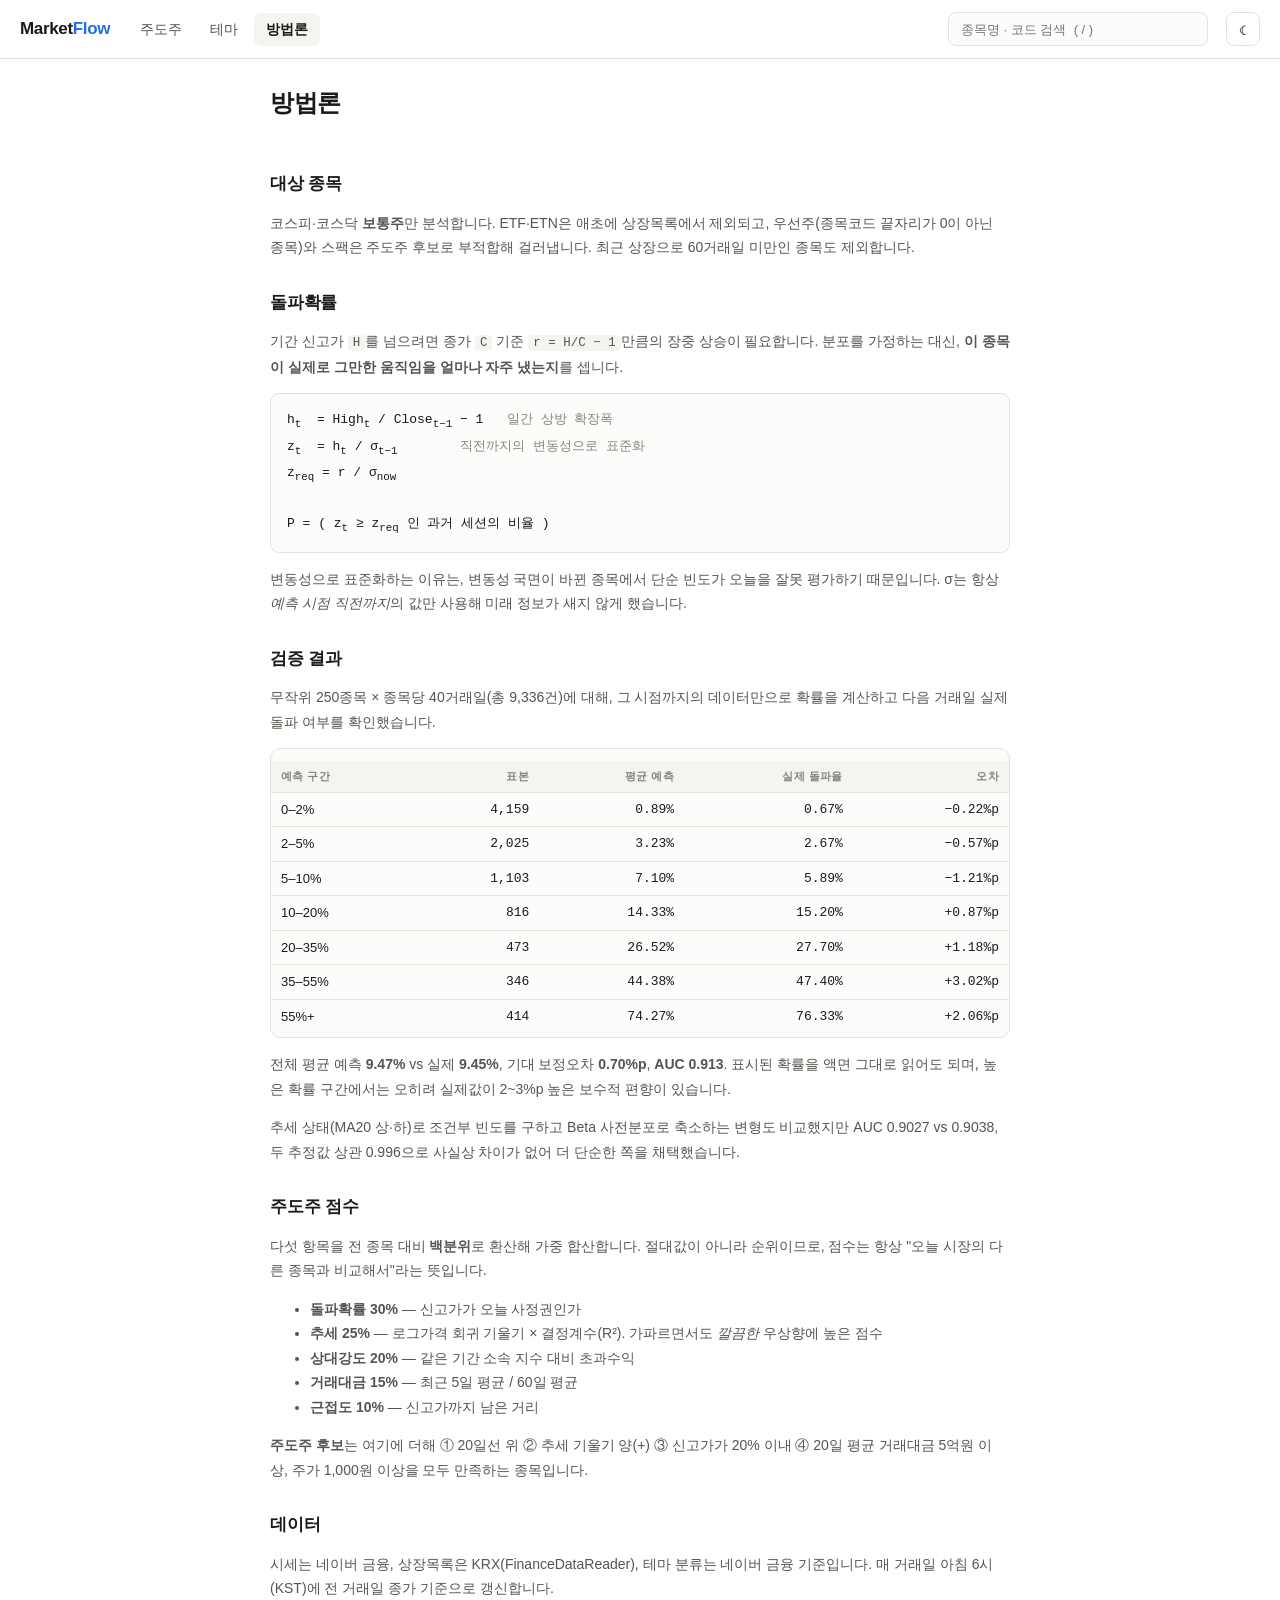
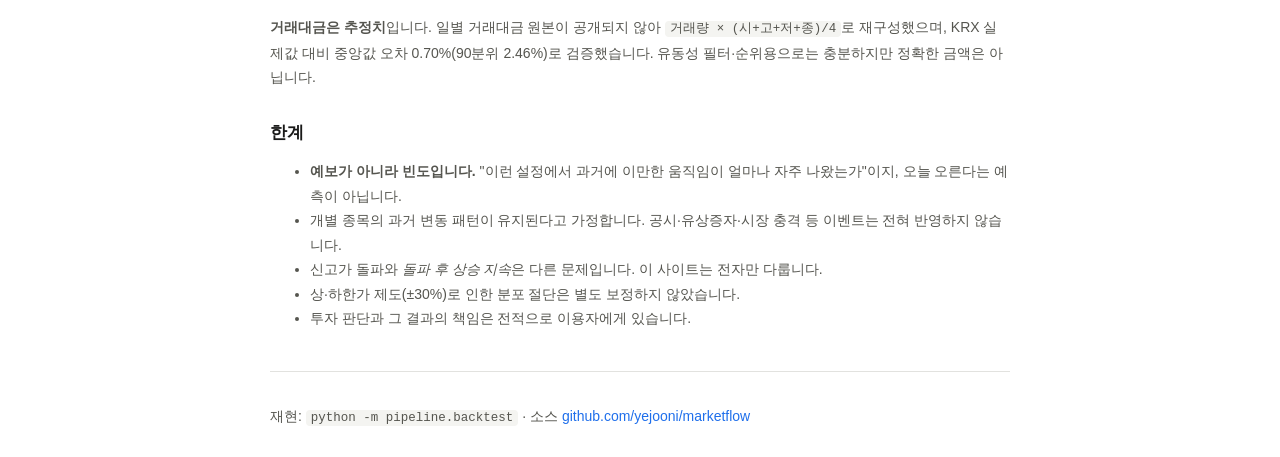
==== web/about.html @ 2b849b42 "Add MarketFlow: Korean market breakout-leader screener Collects ~2,530 KOSPI/KOSDAQ common shares da" ====
<!doctype html>
<html lang="ko">
<head>
<meta charset="utf-8">
<meta name="viewport" content="width=device-width, initial-scale=1">
<title>방법론 — MarketFlow</title>
<link rel="stylesheet" href="css/app.css">
<link rel="icon" href="data:image/svg+xml,<svg xmlns='http://www.w3.org/2000/svg' viewBox='0 0 100 100'><text y='.9em' font-size='90'>📈</text></svg>">
<style>
  .prose { max-width: 780px; }
  .prose h2 { font-size: 17px; margin: 30px 0 10px; letter-spacing: -0.01em; }
  .prose p, .prose li { color: var(--ink-2); line-height: 1.75; font-size: 14px; }
  .prose code { font-family: var(--mono); background: var(--surface-2); padding: 1px 5px;
                border-radius: 4px; font-size: 12.5px; }
  .prose table { margin: 12px 0 4px; font-size: 13px; }
  .prose td, .prose th { padding: 7px 10px; }
  .prose .card { padding: 0; margin: 14px 0; }
  .formula { background: var(--surface); border: 1px solid var(--border); border-radius: 9px;
             padding: 14px 16px; font-family: var(--mono); font-size: 13px; line-height: 1.9;
             overflow-x: auto; }
</style>
</head>
<body>
<header class="top">
  <div class="wrap">
    <a class="brand" href="index.html">Market<span>Flow</span></a>
    <nav class="links">
      <a href="index.html" data-page="home">주도주</a>
      <a href="theme.html" data-page="theme">테마</a>
      <a href="about.html" data-page="about">방법론</a>
    </nav>
    <div class="spacer"></div>
    <div class="search">
      <input id="q" type="text" placeholder="종목명 · 코드 검색  ( / )" autocomplete="off" spellcheck="false">
      <div class="results" id="qres"></div>
    </div>
    <button class="icon-btn" id="theme-btn" title="테마 전환">☾</button>
  </div>
</header>

<main class="wrap prose">
  <div class="page-head">
    <h1>방법론</h1>
    <p id="sub"></p>
  </div>

  <h2>대상 종목</h2>
  <p>코스피·코스닥 <strong>보통주</strong>만 분석합니다. ETF·ETN은 애초에 상장목록에서 제외되고,
  우선주(종목코드 끝자리가 0이 아닌 종목)와 스팩은 주도주 후보로 부적합해 걸러냅니다.
  최근 상장으로 60거래일 미만인 종목도 제외합니다.</p>

  <h2>돌파확률</h2>
  <p>기간 신고가 <code>H</code>를 넘으려면 종가 <code>C</code> 기준
  <code>r = H/C − 1</code>만큼의 장중 상승이 필요합니다. 분포를 가정하는 대신,
  <strong>이 종목이 실제로 그만한 움직임을 얼마나 자주 냈는지</strong>를 셉니다.</p>

  <div class="formula">
    h<sub>t</sub> &nbsp;= High<sub>t</sub> / Close<sub>t−1</sub> − 1 &nbsp;&nbsp;<span style="color:var(--muted)">일간 상방 확장폭</span><br>
    z<sub>t</sub> &nbsp;= h<sub>t</sub> / σ<sub>t−1</sub> &nbsp;&nbsp;&nbsp;&nbsp;&nbsp;&nbsp;&nbsp;<span style="color:var(--muted)">직전까지의 변동성으로 표준화</span><br>
    z<sub>req</sub> = r / σ<sub>now</sub><br><br>
    P = ( z<sub>t</sub> ≥ z<sub>req</sub> 인 과거 세션의 비율 )
  </div>

  <p>변동성으로 표준화하는 이유는, 변동성 국면이 바뀐 종목에서 단순 빈도가 오늘을
  잘못 평가하기 때문입니다. σ는 항상 <em>예측 시점 직전까지</em>의 값만 사용해
  미래 정보가 새지 않게 했습니다.</p>

  <h2>검증 결과</h2>
  <p>무작위 250종목 × 종목당 40거래일(총 9,336건)에 대해, 그 시점까지의 데이터만으로
  확률을 계산하고 다음 거래일 실제 돌파 여부를 확인했습니다.</p>

  <div class="card"><div class="tscroll"><table>
    <thead><tr><th class="l">예측 구간</th><th>표본</th><th>평균 예측</th><th>실제 돌파율</th><th>오차</th></tr></thead>
    <tbody>
      <tr><td class="l">0–2%</td><td class="num">4,159</td><td class="num">0.89%</td><td class="num">0.67%</td><td class="num">−0.22%p</td></tr>
      <tr><td class="l">2–5%</td><td class="num">2,025</td><td class="num">3.23%</td><td class="num">2.67%</td><td class="num">−0.57%p</td></tr>
      <tr><td class="l">5–10%</td><td class="num">1,103</td><td class="num">7.10%</td><td class="num">5.89%</td><td class="num">−1.21%p</td></tr>
      <tr><td class="l">10–20%</td><td class="num">816</td><td class="num">14.33%</td><td class="num">15.20%</td><td class="num">+0.87%p</td></tr>
      <tr><td class="l">20–35%</td><td class="num">473</td><td class="num">26.52%</td><td class="num">27.70%</td><td class="num">+1.18%p</td></tr>
      <tr><td class="l">35–55%</td><td class="num">346</td><td class="num">44.38%</td><td class="num">47.40%</td><td class="num">+3.02%p</td></tr>
      <tr><td class="l">55%+</td><td class="num">414</td><td class="num">74.27%</td><td class="num">76.33%</td><td class="num">+2.06%p</td></tr>
    </tbody>
  </table></div></div>

  <p>전체 평균 예측 <strong>9.47%</strong> vs 실제 <strong>9.45%</strong>,
  기대 보정오차 <strong>0.70%p</strong>, <strong>AUC 0.913</strong>.
  표시된 확률을 액면 그대로 읽어도 되며, 높은 확률 구간에서는 오히려 실제값이
  2~3%p 높은 보수적 편향이 있습니다.</p>

  <p>추세 상태(MA20 상·하)로 조건부 빈도를 구하고 Beta 사전분포로 축소하는 변형도
  비교했지만 AUC 0.9027 vs 0.9038, 두 추정값 상관 0.996으로 사실상 차이가 없어
  더 단순한 쪽을 채택했습니다.</p>

  <h2>주도주 점수</h2>
  <p>다섯 항목을 전 종목 대비 <strong>백분위</strong>로 환산해 가중 합산합니다.
  절대값이 아니라 순위이므로, 점수는 항상 "오늘 시장의 다른 종목과 비교해서"라는 뜻입니다.</p>
  <ul>
    <li><strong>돌파확률 30%</strong> — 신고가가 오늘 사정권인가</li>
    <li><strong>추세 25%</strong> — 로그가격 회귀 기울기 × 결정계수(R²). 가파르면서도 <em>깔끔한</em> 우상향에 높은 점수</li>
    <li><strong>상대강도 20%</strong> — 같은 기간 소속 지수 대비 초과수익</li>
    <li><strong>거래대금 15%</strong> — 최근 5일 평균 / 60일 평균</li>
    <li><strong>근접도 10%</strong> — 신고가까지 남은 거리</li>
  </ul>
  <p><strong>주도주 후보</strong>는 여기에 더해 ① 20일선 위 ② 추세 기울기 양(+)
  ③ 신고가가 20% 이내 ④ 20일 평균 거래대금 5억원 이상, 주가 1,000원 이상을
  모두 만족하는 종목입니다.</p>

  <h2>데이터</h2>
  <p>시세는 네이버 금융, 상장목록은 KRX(FinanceDataReader), 테마 분류는 네이버 금융 기준입니다.
  매 거래일 아침 6시(KST)에 전 거래일 종가 기준으로 갱신합니다.</p>
  <p><strong>거래대금은 추정치</strong>입니다. 일별 거래대금 원본이 공개되지 않아
  <code>거래량 × (시+고+저+종)/4</code>로 재구성했으며, KRX 실제값 대비 중앙값 오차
  0.70%(90분위 2.46%)로 검증했습니다. 유동성 필터·순위용으로는 충분하지만
  정확한 금액은 아닙니다.</p>

  <h2>한계</h2>
  <ul>
    <li><strong>예보가 아니라 빈도입니다.</strong> "이런 설정에서 과거에 이만한 움직임이
    얼마나 자주 나왔는가"이지, 오늘 오른다는 예측이 아닙니다.</li>
    <li>개별 종목의 과거 변동 패턴이 유지된다고 가정합니다. 공시·유상증자·시장 충격 등
    이벤트는 전혀 반영하지 않습니다.</li>
    <li>신고가 돌파와 <em>돌파 후 상승 지속</em>은 다른 문제입니다. 이 사이트는 전자만 다룹니다.</li>
    <li>상·하한가 제도(±30%)로 인한 분포 절단은 별도 보정하지 않았습니다.</li>
    <li>투자 판단과 그 결과의 책임은 전적으로 이용자에게 있습니다.</li>
  </ul>

  <footer class="foot">
    <p>재현: <code>python -m pipeline.backtest</code> ·
    소스 <a href="https://github.com/yejooni/marketflow">github.com/yejooni/marketflow</a></p>
  </footer>
</main>

<script type="module">
  import { initTheme, initSearch, markNav, loadJSON } from './js/common.js';
  initTheme(); markNav('about'); initSearch();
  loadJSON('data/meta.json').then((m) => {
    document.getElementById('sub').textContent =
      `${m.trade_date} 기준 · 분석 종목 ${m.universe.toLocaleString('ko-KR')}개`;
  }).catch(() => {});
</script>
</body>
</html>
---- web/css/app.css ----
/* MarketFlow — Korean market convention throughout: 상승 = 적색, 하락 = 청색. */

:root {
  --bg: #ffffff;
  --surface: #fcfcfb;
  --surface-2: #f4f4f1;
  --border: #e2e2df;
  --border-strong: #cfcfc9;
  --ink: #1a1a19;
  --ink-2: #55554f;
  --muted: #85857c;
  --accent: #1f6feb;

  --up: #e5342a;      /* 상승 */
  --down: #1261c4;    /* 하락 */
  --flat: #85857c;
  --up-soft: #fdecea;
  --down-soft: #e8f0fb;

  /* MA colours — Kiwoom defaults; validated against the light surface */
  --ma5: #ff0000;
  --ma20: #cc00cc;
  --ma60: #009900;
  --ma120: #0000ff;

  --grid: #eeeeea;
  --crosshair: #7a7a72;
  --chart-bg: #ffffff;

  --radius: 10px;
  --mono: ui-monospace, "SFMono-Regular", "Menlo", "Consolas", monospace;
  --sans: -apple-system, BlinkMacSystemFont, "Segoe UI", "Apple SD Gothic Neo",
          "Malgun Gothic", "Noto Sans KR", sans-serif;
}

@media (prefers-color-scheme: dark) {
  :root {
    --bg: #141413;
    --surface: #1a1a19;
    --surface-2: #232321;
    --border: #2e2e2b;
    --border-strong: #3d3d39;
    --ink: #f0efea;
    --ink-2: #c6c5bd;
    --muted: #91918a;
    --accent: #6ea8fe;

    --up: #ff5a52;
    --down: #4a9eff;
    --up-soft: #3a1f1d;
    --down-soft: #16283f;

    /* Re-stepped for the dark surface, not flipped: all six checks pass. */
    --ma5: #f04a4a;
    --ma20: #d45bd4;
    --ma60: #2fa050;
    --ma120: #4a86e8;

    --grid: #262623;
    --crosshair: #8a8a82;
    --chart-bg: #171716;
  }
}

:root[data-theme="light"] {
  --bg: #ffffff; --surface: #fcfcfb; --surface-2: #f4f4f1;
  --border: #e2e2df; --border-strong: #cfcfc9;
  --ink: #1a1a19; --ink-2: #55554f; --muted: #85857c; --accent: #1f6feb;
  --up: #e5342a; --down: #1261c4; --up-soft: #fdecea; --down-soft: #e8f0fb;
  --ma5: #ff0000; --ma20: #cc00cc; --ma60: #009900; --ma120: #0000ff;
  --grid: #eeeeea; --crosshair: #7a7a72; --chart-bg: #ffffff;
}

:root[data-theme="dark"] {
  --bg: #141413; --surface: #1a1a19; --surface-2: #232321;
  --border: #2e2e2b; --border-strong: #3d3d39;
  --ink: #f0efea; --ink-2: #c6c5bd; --muted: #91918a; --accent: #6ea8fe;
  --up: #ff5a52; --down: #4a9eff; --up-soft: #3a1f1d; --down-soft: #16283f;
  --ma5: #f04a4a; --ma20: #d45bd4; --ma60: #2fa050; --ma120: #4a86e8;
  --grid: #262623; --crosshair: #8a8a82; --chart-bg: #171716;
}

* { box-sizing: border-box; }

body {
  margin: 0;
  background: var(--bg);
  color: var(--ink);
  font-family: var(--sans);
  font-size: 14px;
  line-height: 1.5;
  -webkit-font-smoothing: antialiased;
}

a { color: inherit; text-decoration: none; }

.num { font-family: var(--mono); font-variant-numeric: tabular-nums; }
.up { color: var(--up); }
.down { color: var(--down); }
.flat { color: var(--flat); }
.muted { color: var(--muted); }

/* ---------- layout ---------- */

.wrap { max-width: 1280px; margin: 0 auto; padding: 0 20px; }

header.top {
  position: sticky; top: 0; z-index: 50;
  background: color-mix(in srgb, var(--bg) 88%, transparent);
  backdrop-filter: blur(10px);
  border-bottom: 1px solid var(--border);
}
.top .wrap {
  display: flex; align-items: center; gap: 18px; height: 58px;
}
.brand { font-weight: 700; font-size: 17px; letter-spacing: -0.02em; white-space: nowrap; }
.brand span { color: var(--accent); }
nav.links { display: flex; gap: 4px; }
nav.links a {
  padding: 6px 12px; border-radius: 7px; color: var(--ink-2); font-weight: 500;
}
nav.links a:hover { background: var(--surface-2); color: var(--ink); }
nav.links a.active { background: var(--surface-2); color: var(--ink); font-weight: 600; }

.spacer { flex: 1; }

.icon-btn {
  background: none; border: 1px solid var(--border); color: var(--ink-2);
  width: 34px; height: 34px; border-radius: 8px; cursor: pointer; font-size: 15px;
  display: grid; place-items: center;
}
.icon-btn:hover { background: var(--surface-2); color: var(--ink); }

/* ---------- search ---------- */

.search { position: relative; width: 260px; }
.search input {
  width: 100%; height: 34px; padding: 0 12px;
  background: var(--surface); border: 1px solid var(--border);
  border-radius: 8px; color: var(--ink); font-size: 13px; font-family: var(--sans);
}
.search input:focus { outline: 2px solid color-mix(in srgb, var(--accent) 45%, transparent); border-color: var(--accent); }
.results {
  position: absolute; top: 40px; left: 0; right: 0; z-index: 60;
  background: var(--bg); border: 1px solid var(--border);
  border-radius: 10px; box-shadow: 0 12px 32px rgba(0,0,0,.16);
  max-height: 380px; overflow-y: auto; display: none;
}
.results.open { display: block; }
.results a {
  display: flex; align-items: baseline; gap: 8px;
  padding: 9px 12px; border-bottom: 1px solid var(--border);
}
.results a:last-child { border-bottom: 0; }
.results a:hover, .results a.sel { background: var(--surface-2); }
.results .rc { font-family: var(--mono); font-size: 11px; color: var(--muted); }
.results .rt { margin-left: auto; font-size: 11px; color: var(--muted);
               overflow: hidden; text-overflow: ellipsis; white-space: nowrap; max-width: 45%; }

/* ---------- page furniture ---------- */

.page-head { padding: 26px 0 14px; }
.page-head h1 { margin: 0 0 6px; font-size: 24px; letter-spacing: -0.02em; }
.page-head p { margin: 0; color: var(--muted); font-size: 13px; }

.statbar {
  display: grid; grid-template-columns: repeat(auto-fit, minmax(130px, 1fr));
  gap: 10px; margin: 4px 0 20px;
}
.stat {
  background: var(--surface); border: 1px solid var(--border);
  border-radius: var(--radius); padding: 12px 14px;
}
.stat .k { font-size: 11px; color: var(--muted); text-transform: uppercase; letter-spacing: .05em; }
.stat .v { font-size: 20px; font-weight: 650; font-family: var(--mono); margin-top: 3px; }

.tabs { display: flex; gap: 6px; flex-wrap: wrap; margin-bottom: 14px; }
.tab {
  padding: 7px 16px; border-radius: 8px; border: 1px solid var(--border);
  background: var(--surface); color: var(--ink-2); cursor: pointer;
  font-size: 13px; font-weight: 600; font-family: var(--sans);
}
.tab:hover { border-color: var(--border-strong); color: var(--ink); }
.tab.active { background: var(--ink); color: var(--bg); border-color: var(--ink); }

.toolbar { display: flex; align-items: center; gap: 10px; flex-wrap: wrap; margin-bottom: 12px; }
.toolbar label { font-size: 12px; color: var(--muted); display: flex; align-items: center; gap: 6px; }
.toolbar select, .toolbar input[type=text] {
  height: 30px; padding: 0 8px; background: var(--surface); color: var(--ink);
  border: 1px solid var(--border); border-radius: 7px; font-size: 12px; font-family: var(--sans);
}

/* ---------- tables ---------- */

.card {
  background: var(--surface); border: 1px solid var(--border);
  border-radius: var(--radius); overflow: hidden;
}
.tscroll { overflow-x: auto; }
table { width: 100%; border-collapse: collapse; font-size: 13px; }
thead th {
  position: sticky; top: 0; background: var(--surface-2);
  text-align: right; padding: 9px 12px; font-size: 11px; font-weight: 600;
  color: var(--muted); text-transform: uppercase; letter-spacing: .04em;
  border-bottom: 1px solid var(--border); white-space: nowrap; cursor: pointer;
  user-select: none;
}
thead th:first-child, thead th.l { text-align: left; }
thead th:hover { color: var(--ink); }
thead th .arrow { opacity: .45; font-size: 9px; margin-left: 2px; }
tbody td {
  padding: 9px 12px; text-align: right; border-bottom: 1px solid var(--border);
  white-space: nowrap;
}
tbody td.l { text-align: left; }
tbody tr:last-child td { border-bottom: 0; }
tbody tr { cursor: pointer; }
tbody tr:hover td { background: var(--surface-2); }

.rank { color: var(--muted); font-family: var(--mono); font-size: 12px; width: 34px; }
.nm { font-weight: 600; }
.cd { font-family: var(--mono); font-size: 11px; color: var(--muted); margin-left: 6px; }

.chip {
  display: inline-block; padding: 1px 7px; border-radius: 20px;
  background: var(--surface-2); border: 1px solid var(--border);
  font-size: 11px; color: var(--ink-2); margin-right: 4px; max-width: 150px;
  overflow: hidden; text-overflow: ellipsis; white-space: nowrap; vertical-align: bottom;
}
.chip:hover { border-color: var(--border-strong); }
.badge {
  display: inline-block; padding: 1px 6px; border-radius: 5px;
  font-size: 10px; font-weight: 700; letter-spacing: .02em;
}
.badge.hi { background: var(--up-soft); color: var(--up); }
.badge.al { background: var(--surface-2); color: var(--ink-2); border: 1px solid var(--border); }

/* probability meter — bar length is the encoding, text is the value */
.meter { display: flex; align-items: center; gap: 7px; justify-content: flex-end; }
.meter .track {
  width: 52px; height: 5px; border-radius: 3px; background: var(--surface-2);
  overflow: hidden; border: 1px solid var(--border);
}
.meter .fill { height: 100%; background: var(--up); border-radius: 3px; }
.meter .val { font-family: var(--mono); font-size: 12px; min-width: 42px; text-align: right; }

.scorecell { display: flex; align-items: center; gap: 7px; justify-content: flex-end; }
.scorecell .track { width: 46px; height: 5px; border-radius: 3px; background: var(--surface-2); border: 1px solid var(--border); overflow: hidden; }
.scorecell .fill { height: 100%; background: var(--accent); }

.empty { padding: 44px 20px; text-align: center; color: var(--muted); }
.empty strong { display: block; color: var(--ink); font-size: 15px; margin-bottom: 6px; }

footer.foot {
  margin: 40px 0 28px; padding-top: 18px; border-top: 1px solid var(--border);
  color: var(--muted); font-size: 12px; line-height: 1.7;
}
footer.foot a { color: var(--accent); }

/* ---------- stock detail ---------- */

.detail-head {
  display: flex; align-items: flex-end; gap: 16px; flex-wrap: wrap;
  padding: 22px 0 16px;
}
.detail-head h1 { margin: 0; font-size: 26px; letter-spacing: -0.02em; }
.detail-head .code { font-family: var(--mono); color: var(--muted); font-size: 13px; }
.px { display: flex; align-items: baseline; gap: 10px; }
.px .last { font-size: 30px; font-weight: 700; font-family: var(--mono); }
.px .chg { font-size: 15px; font-weight: 600; font-family: var(--mono); }

.chart-card {
  background: var(--chart-bg); border: 1px solid var(--border);
  border-radius: var(--radius); overflow: hidden; margin-bottom: 16px;
}
.chart-bar {
  display: flex; align-items: center; gap: 8px; flex-wrap: wrap;
  padding: 8px 12px; border-bottom: 1px solid var(--border); background: var(--surface);
}
.chart-bar .grp { display: flex; gap: 3px; }
.chart-bar button {
  padding: 4px 10px; font-size: 12px; border-radius: 6px; cursor: pointer;
  background: var(--bg); border: 1px solid var(--border); color: var(--ink-2);
  font-family: var(--sans);
}
.chart-bar button:hover { color: var(--ink); border-color: var(--border-strong); }
.chart-bar button.on { background: var(--ink); color: var(--bg); border-color: var(--ink); }
.chart-host { position: relative; width: 100%; }
.chart-host canvas { display: block; width: 100%; touch-action: none; }

.grid2 { display: grid; grid-template-columns: repeat(auto-fit, minmax(300px, 1fr)); gap: 16px; }

.panel { background: var(--surface); border: 1px solid var(--border); border-radius: var(--radius); }
.panel h2 {
  margin: 0; padding: 12px 16px; font-size: 13px; font-weight: 650;
  border-bottom: 1px solid var(--border); letter-spacing: -0.01em;
}
.panel .body { padding: 14px 16px; }

.kv { display: grid; grid-template-columns: auto 1fr; gap: 7px 14px; font-size: 13px; }
.kv dt { color: var(--muted); }
.kv dd { margin: 0; text-align: right; font-family: var(--mono); }

.periodgrid { display: grid; grid-template-columns: repeat(auto-fit, minmax(230px, 1fr)); gap: 12px; }
.pcard { border: 1px solid var(--border); border-radius: 9px; padding: 13px 14px; background: var(--bg); }
.pcard.cand { border-color: var(--up); box-shadow: 0 0 0 1px var(--up) inset; }
.pcard h3 { margin: 0 0 9px; font-size: 13px; display: flex; align-items: center; gap: 7px; }
.pcard .big { font-size: 22px; font-weight: 700; font-family: var(--mono); }

.bars { display: grid; gap: 6px; margin-top: 4px; }
.bars .row { display: grid; grid-template-columns: 74px 1fr 40px; align-items: center; gap: 8px; font-size: 11px; }
.bars .track { height: 5px; background: var(--surface-2); border: 1px solid var(--border); border-radius: 3px; overflow: hidden; }
.bars .fill { height: 100%; background: var(--accent); }
.bars .n { font-family: var(--mono); text-align: right; color: var(--ink-2); }

.note { font-size: 12px; color: var(--muted); line-height: 1.65; }

@media (max-width: 760px) {
  .top .wrap { height: auto; padding-top: 10px; padding-bottom: 10px; flex-wrap: wrap; }
  .search { width: 100%; order: 5; }
  .detail-head h1 { font-size: 21px; }
  .px .last { font-size: 24px; }
  .wrap { padding: 0 14px; }
}
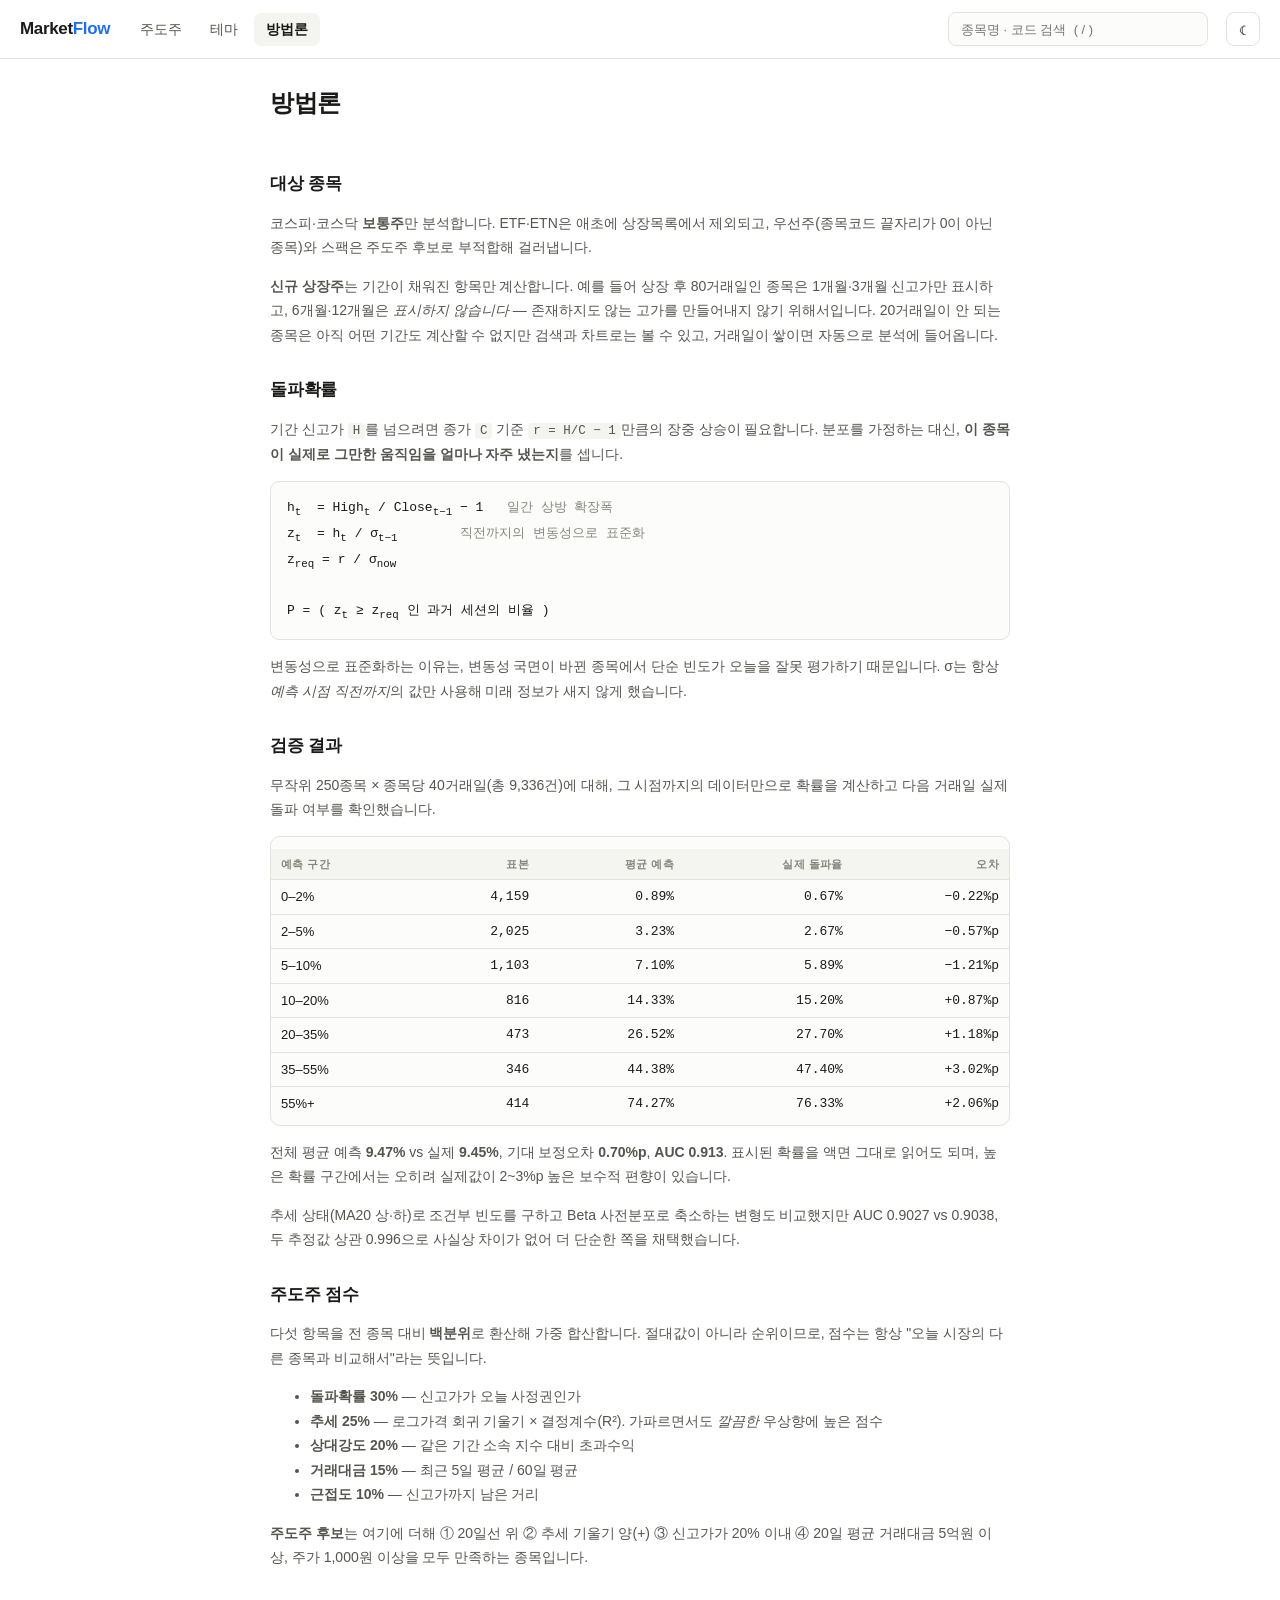
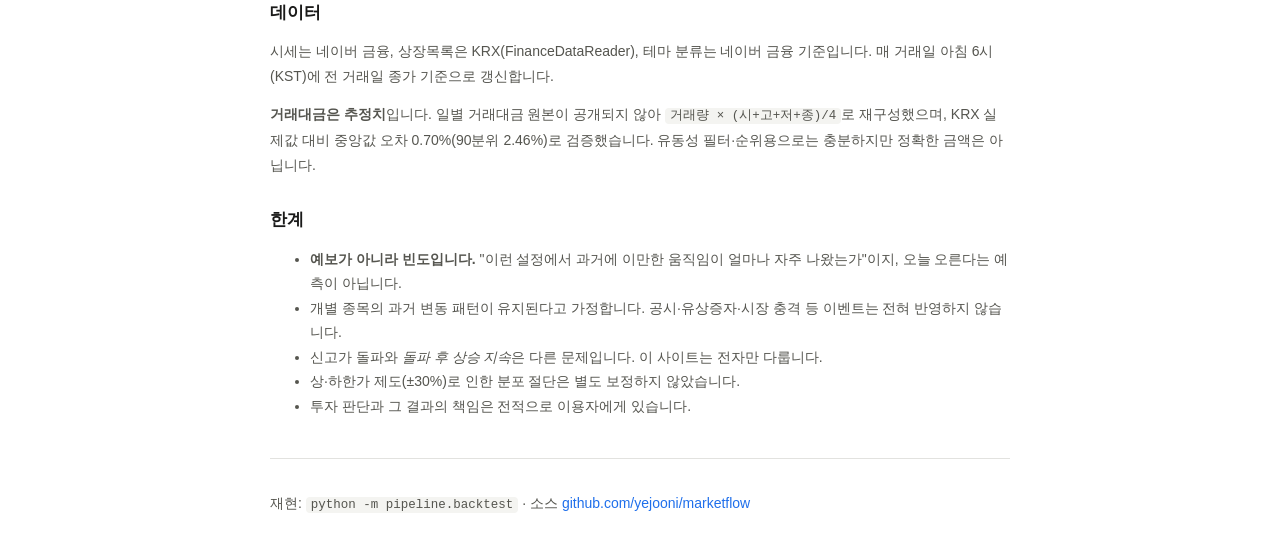
==== commit 2758451a: "Fix period gating and stop dropping recent listings Searching for 레몬헬스케어 (365660) returned nothing, " ====
--- a/web/about.html
+++ b/web/about.html
@@ -46,8 +46,13 @@
 
   <h2>대상 종목</h2>
   <p>코스피·코스닥 <strong>보통주</strong>만 분석합니다. ETF·ETN은 애초에 상장목록에서 제외되고,
-  우선주(종목코드 끝자리가 0이 아닌 종목)와 스팩은 주도주 후보로 부적합해 걸러냅니다.
-  최근 상장으로 60거래일 미만인 종목도 제외합니다.</p>
+  우선주(종목코드 끝자리가 0이 아닌 종목)와 스팩은 주도주 후보로 부적합해 걸러냅니다.</p>
+
+  <p><strong>신규 상장주</strong>는 기간이 채워진 항목만 계산합니다. 예를 들어 상장 후
+  80거래일인 종목은 1개월·3개월 신고가만 표시하고, 6개월·12개월은 <em>표시하지 않습니다</em>
+  — 존재하지도 않는 고가를 만들어내지 않기 위해서입니다. 20거래일이 안 되는 종목은
+  아직 어떤 기간도 계산할 수 없지만 검색과 차트로는 볼 수 있고, 거래일이 쌓이면
+  자동으로 분석에 들어옵니다.</p>
 
   <h2>돌파확률</h2>
   <p>기간 신고가 <code>H</code>를 넘으려면 종가 <code>C</code> 기준
--- a/web/css/app.css
+++ b/web/css/app.css
@@ -200,7 +200,7 @@
 table { width: 100%; border-collapse: collapse; font-size: 13px; }
 thead th {
   position: sticky; top: 0; background: var(--surface-2);
-  text-align: right; padding: 9px 12px; font-size: 11px; font-weight: 600;
+  text-align: right; padding: 9px 9px; font-size: 11px; font-weight: 600;
   color: var(--muted); text-transform: uppercase; letter-spacing: .04em;
   border-bottom: 1px solid var(--border); white-space: nowrap; cursor: pointer;
   user-select: none;
@@ -209,7 +209,7 @@
 thead th:hover { color: var(--ink); }
 thead th .arrow { opacity: .45; font-size: 9px; margin-left: 2px; }
 tbody td {
-  padding: 9px 12px; text-align: right; border-bottom: 1px solid var(--border);
+  padding: 9px 9px; text-align: right; border-bottom: 1px solid var(--border);
   white-space: nowrap;
 }
 tbody td.l { text-align: left; }
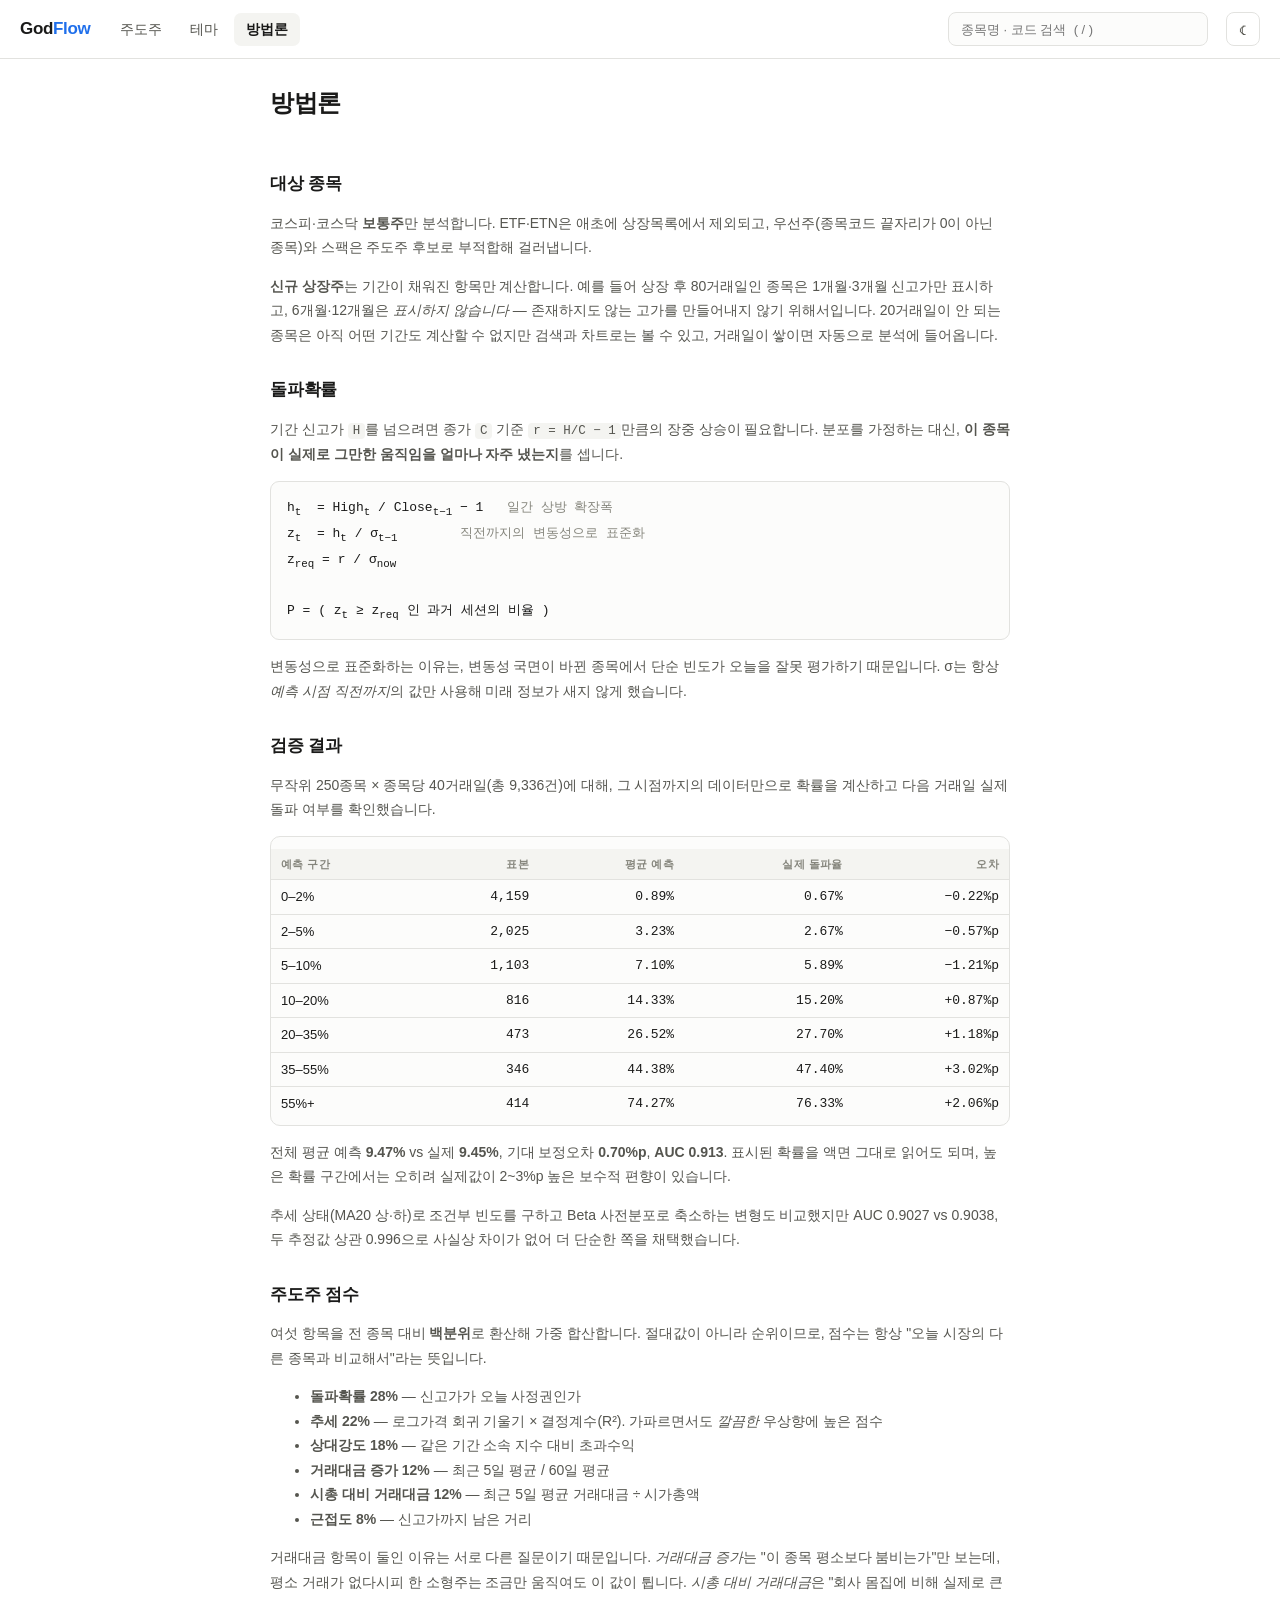
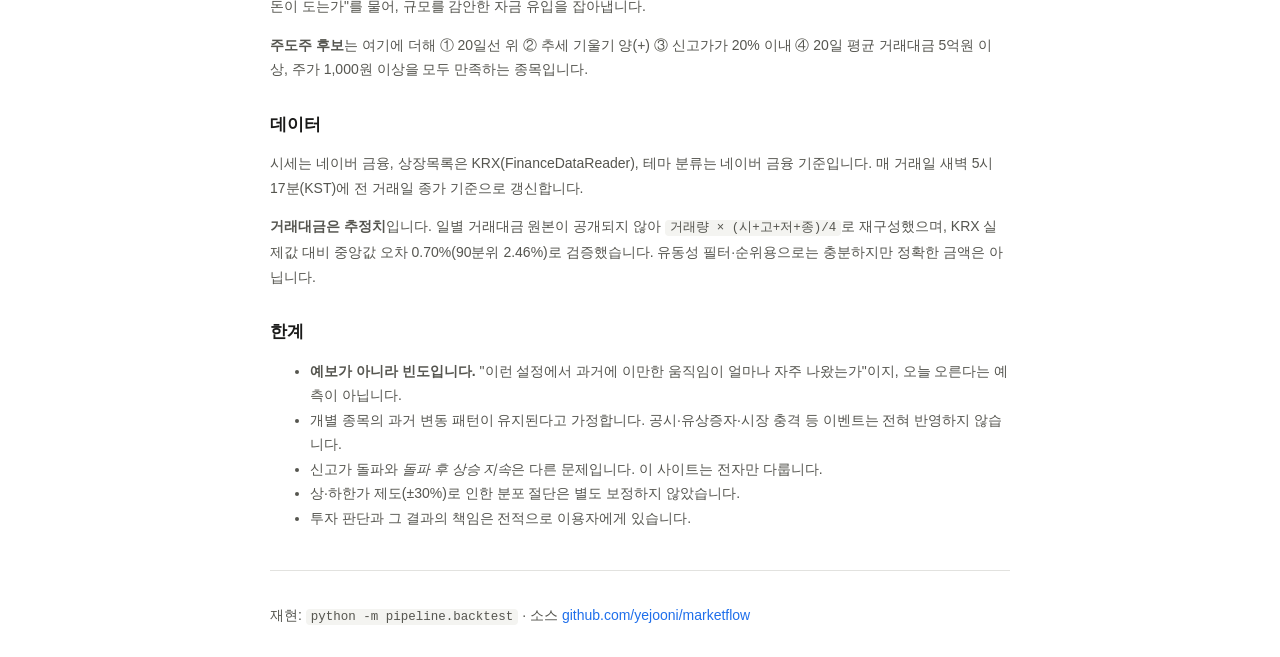
==== commit 5640b4d8: "Add CLAUDE.md, 거래대금 column/filter, turnover score component, GodFlow brand - CLAUDE.md so a fresh se" ====
--- a/web/about.html
+++ b/web/about.html
@@ -3,7 +3,7 @@
 <head>
 <meta charset="utf-8">
 <meta name="viewport" content="width=device-width, initial-scale=1">
-<title>방법론 — MarketFlow</title>
+<title>방법론 — GodFlow</title>
 <link rel="stylesheet" href="css/app.css">
 <link rel="icon" href="data:image/svg+xml,<svg xmlns='http://www.w3.org/2000/svg' viewBox='0 0 100 100'><text y='.9em' font-size='90'>📈</text></svg>">
 <style>
@@ -23,7 +23,7 @@
 <body>
 <header class="top">
   <div class="wrap">
-    <a class="brand" href="index.html">Market<span>Flow</span></a>
+    <a class="brand" href="index.html">God<span>Flow</span></a>
     <nav class="links">
       <a href="index.html" data-page="home">주도주</a>
       <a href="theme.html" data-page="theme">테마</a>
@@ -97,22 +97,27 @@
   더 단순한 쪽을 채택했습니다.</p>
 
   <h2>주도주 점수</h2>
-  <p>다섯 항목을 전 종목 대비 <strong>백분위</strong>로 환산해 가중 합산합니다.
+  <p>여섯 항목을 전 종목 대비 <strong>백분위</strong>로 환산해 가중 합산합니다.
   절대값이 아니라 순위이므로, 점수는 항상 "오늘 시장의 다른 종목과 비교해서"라는 뜻입니다.</p>
   <ul>
-    <li><strong>돌파확률 30%</strong> — 신고가가 오늘 사정권인가</li>
-    <li><strong>추세 25%</strong> — 로그가격 회귀 기울기 × 결정계수(R²). 가파르면서도 <em>깔끔한</em> 우상향에 높은 점수</li>
-    <li><strong>상대강도 20%</strong> — 같은 기간 소속 지수 대비 초과수익</li>
-    <li><strong>거래대금 15%</strong> — 최근 5일 평균 / 60일 평균</li>
-    <li><strong>근접도 10%</strong> — 신고가까지 남은 거리</li>
+    <li><strong>돌파확률 28%</strong> — 신고가가 오늘 사정권인가</li>
+    <li><strong>추세 22%</strong> — 로그가격 회귀 기울기 × 결정계수(R²). 가파르면서도 <em>깔끔한</em> 우상향에 높은 점수</li>
+    <li><strong>상대강도 18%</strong> — 같은 기간 소속 지수 대비 초과수익</li>
+    <li><strong>거래대금 증가 12%</strong> — 최근 5일 평균 / 60일 평균</li>
+    <li><strong>시총 대비 거래대금 12%</strong> — 최근 5일 평균 거래대금 ÷ 시가총액</li>
+    <li><strong>근접도 8%</strong> — 신고가까지 남은 거리</li>
   </ul>
+  <p>거래대금 항목이 둘인 이유는 서로 다른 질문이기 때문입니다. <em>거래대금 증가</em>는
+  "이 종목 평소보다 붐비는가"만 보는데, 평소 거래가 없다시피 한 소형주는 조금만 움직여도
+  이 값이 튑니다. <em>시총 대비 거래대금</em>은 "회사 몸집에 비해 실제로 큰 돈이 도는가"를
+  물어, 규모를 감안한 자금 유입을 잡아냅니다.</p>
   <p><strong>주도주 후보</strong>는 여기에 더해 ① 20일선 위 ② 추세 기울기 양(+)
   ③ 신고가가 20% 이내 ④ 20일 평균 거래대금 5억원 이상, 주가 1,000원 이상을
   모두 만족하는 종목입니다.</p>
 
   <h2>데이터</h2>
   <p>시세는 네이버 금융, 상장목록은 KRX(FinanceDataReader), 테마 분류는 네이버 금융 기준입니다.
-  매 거래일 아침 6시(KST)에 전 거래일 종가 기준으로 갱신합니다.</p>
+  매 거래일 새벽 5시 17분(KST)에 전 거래일 종가 기준으로 갱신합니다.</p>
   <p><strong>거래대금은 추정치</strong>입니다. 일별 거래대금 원본이 공개되지 않아
   <code>거래량 × (시+고+저+종)/4</code>로 재구성했으며, KRX 실제값 대비 중앙값 오차
   0.70%(90분위 2.46%)로 검증했습니다. 유동성 필터·순위용으로는 충분하지만
--- a/web/css/app.css
+++ b/web/css/app.css
@@ -228,6 +228,9 @@
   overflow: hidden; text-overflow: ellipsis; white-space: nowrap; vertical-align: bottom;
 }
 .chip:hover { border-color: var(--border-strong); }
+/* Inside tables two full-width chips crowd out the numeric columns; the full
+   name is still on the title attribute and on the detail page. */
+tbody .chip { max-width: 104px; }
 .badge {
   display: inline-block; padding: 1px 6px; border-radius: 5px;
   font-size: 10px; font-weight: 700; letter-spacing: .02em;
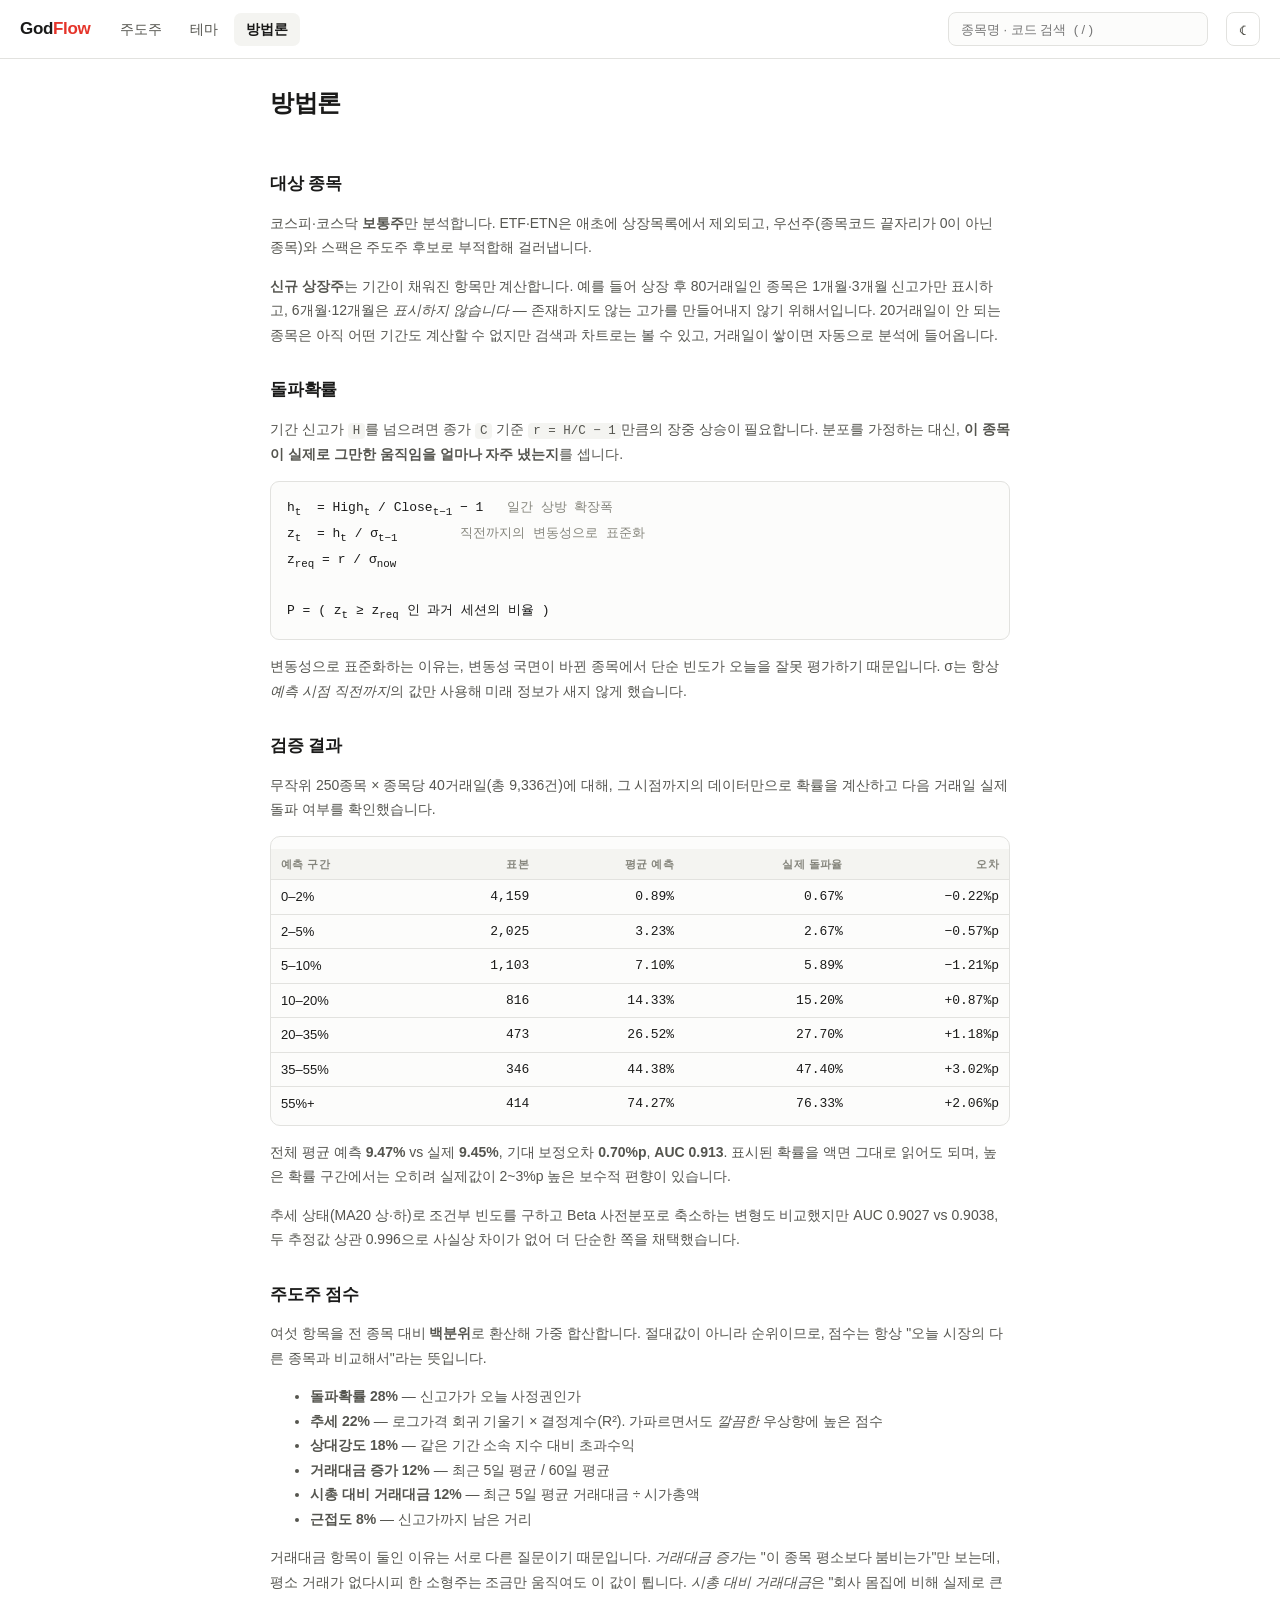
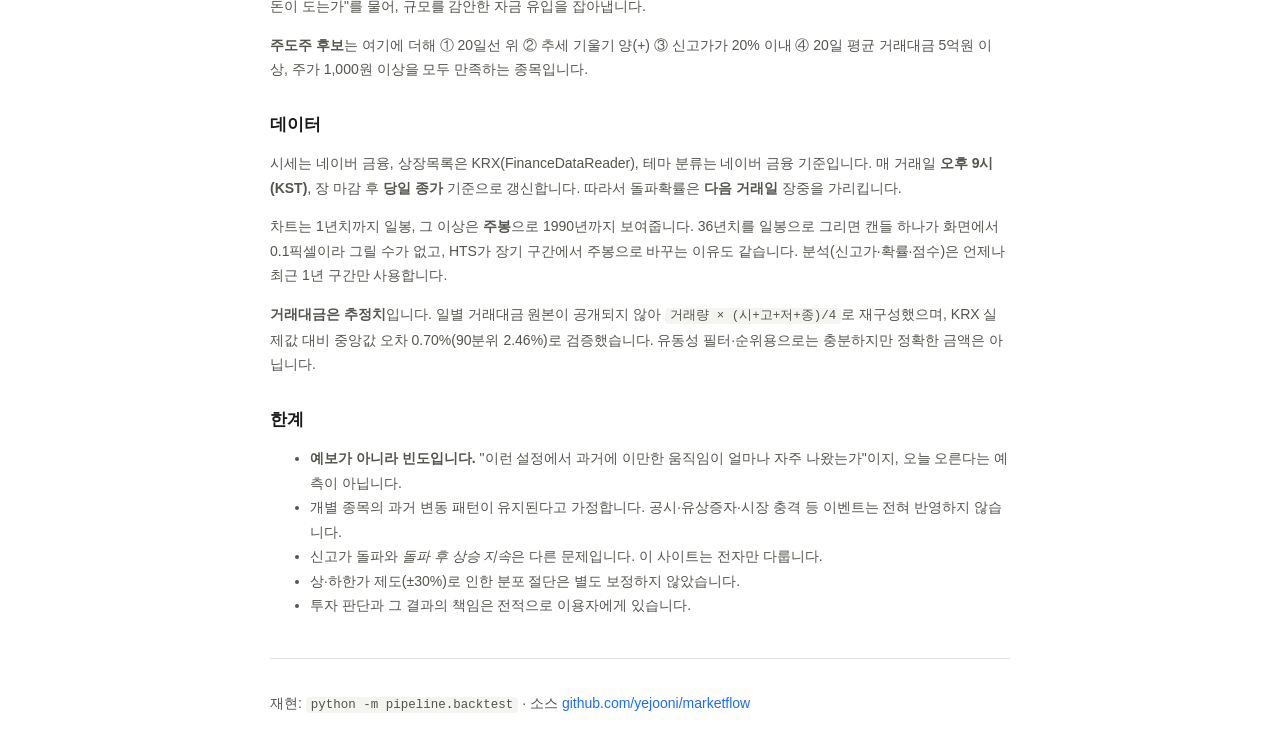
==== commit fded5fd8: "Serve full history, move the run after the close, and fix two data bugs Chart now covers everything " ====
--- a/web/about.html
+++ b/web/about.html
@@ -117,7 +117,13 @@
 
   <h2>데이터</h2>
   <p>시세는 네이버 금융, 상장목록은 KRX(FinanceDataReader), 테마 분류는 네이버 금융 기준입니다.
-  매 거래일 새벽 5시 17분(KST)에 전 거래일 종가 기준으로 갱신합니다.</p>
+  매 거래일 <strong>오후 9시(KST)</strong>, 장 마감 후 <strong>당일 종가</strong> 기준으로 갱신합니다.
+  따라서 돌파확률은 <strong>다음 거래일</strong> 장중을 가리킵니다.</p>
+
+  <p>차트는 1년치까지 일봉, 그 이상은 <strong>주봉</strong>으로 1990년까지 보여줍니다.
+  36년치를 일봉으로 그리면 캔들 하나가 화면에서 0.1픽셀이라 그릴 수가 없고,
+  HTS가 장기 구간에서 주봉으로 바꾸는 이유도 같습니다.
+  분석(신고가·확률·점수)은 언제나 최근 1년 구간만 사용합니다.</p>
   <p><strong>거래대금은 추정치</strong>입니다. 일별 거래대금 원본이 공개되지 않아
   <code>거래량 × (시+고+저+종)/4</code>로 재구성했으며, KRX 실제값 대비 중앙값 오차
   0.70%(90분위 2.46%)로 검증했습니다. 유동성 필터·순위용으로는 충분하지만
--- a/web/css/app.css
+++ b/web/css/app.css
@@ -1,4 +1,4 @@
-/* MarketFlow — Korean market convention throughout: 상승 = 적색, 하락 = 청색. */
+/* GodFlow — Korean market convention throughout: 상승 = 적색, 하락 = 청색. */
 
 :root {
   --bg: #ffffff;
@@ -114,7 +114,7 @@
   display: flex; align-items: center; gap: 18px; height: 58px;
 }
 .brand { font-weight: 700; font-size: 17px; letter-spacing: -0.02em; white-space: nowrap; }
-.brand span { color: var(--accent); }
+.brand span { color: var(--up); }
 nav.links { display: flex; gap: 4px; }
 nav.links a {
   padding: 6px 12px; border-radius: 7px; color: var(--ink-2); font-weight: 500;
@@ -230,7 +230,7 @@
 .chip:hover { border-color: var(--border-strong); }
 /* Inside tables two full-width chips crowd out the numeric columns; the full
    name is still on the title attribute and on the detail page. */
-tbody .chip { max-width: 104px; }
+tbody .chip { max-width: 86px; }
 .badge {
   display: inline-block; padding: 1px 6px; border-radius: 5px;
   font-size: 10px; font-weight: 700; letter-spacing: .02em;
@@ -241,7 +241,7 @@
 /* probability meter — bar length is the encoding, text is the value */
 .meter { display: flex; align-items: center; gap: 7px; justify-content: flex-end; }
 .meter .track {
-  width: 52px; height: 5px; border-radius: 3px; background: var(--surface-2);
+  width: 46px; height: 5px; border-radius: 3px; background: var(--surface-2);
   overflow: hidden; border: 1px solid var(--border);
 }
 .meter .fill { height: 100%; background: var(--up); border-radius: 3px; }
@@ -290,6 +290,33 @@
 .chart-bar button.on { background: var(--ink); color: var(--bg); border-color: var(--ink); }
 .chart-host { position: relative; width: 100%; }
 .chart-host canvas { display: block; width: 100%; touch-action: none; }
+
+/* Kiwoom-style hover readout. pointer-events:none so it never eats the
+   mousemove that positions it. */
+.chart-tip {
+  position: absolute; display: none; z-index: 5; pointer-events: none;
+  background: var(--bg); border: 1px solid var(--border-strong);
+  border-radius: 7px; padding: 7px 9px;
+  box-shadow: 0 6px 20px rgba(0,0,0,.22);
+  font-size: 11.5px; line-height: 1.5; white-space: nowrap;
+}
+.chart-tip .d {
+  font-family: var(--mono); font-size: 11px; color: var(--muted);
+  border-bottom: 1px solid var(--border); padding-bottom: 4px; margin-bottom: 4px;
+}
+.chart-tip table { border-collapse: collapse; }
+.chart-tip th {
+  text-align: left; font-weight: 500; color: var(--muted);
+  padding: 1px 10px 1px 0; font-size: 11px;
+}
+.chart-tip td {
+  text-align: right; font-family: var(--mono); font-variant-numeric: tabular-nums;
+  padding: 1px 0; color: var(--ink);
+}
+.chart-tip td.p { padding-left: 9px; }
+.chart-tip i { font-style: normal; font-size: 10.5px; }
+.chart-tip .up { color: var(--up); }
+.chart-tip .down { color: var(--down); }
 
 .grid2 { display: grid; grid-template-columns: repeat(auto-fit, minmax(300px, 1fr)); gap: 16px; }
 
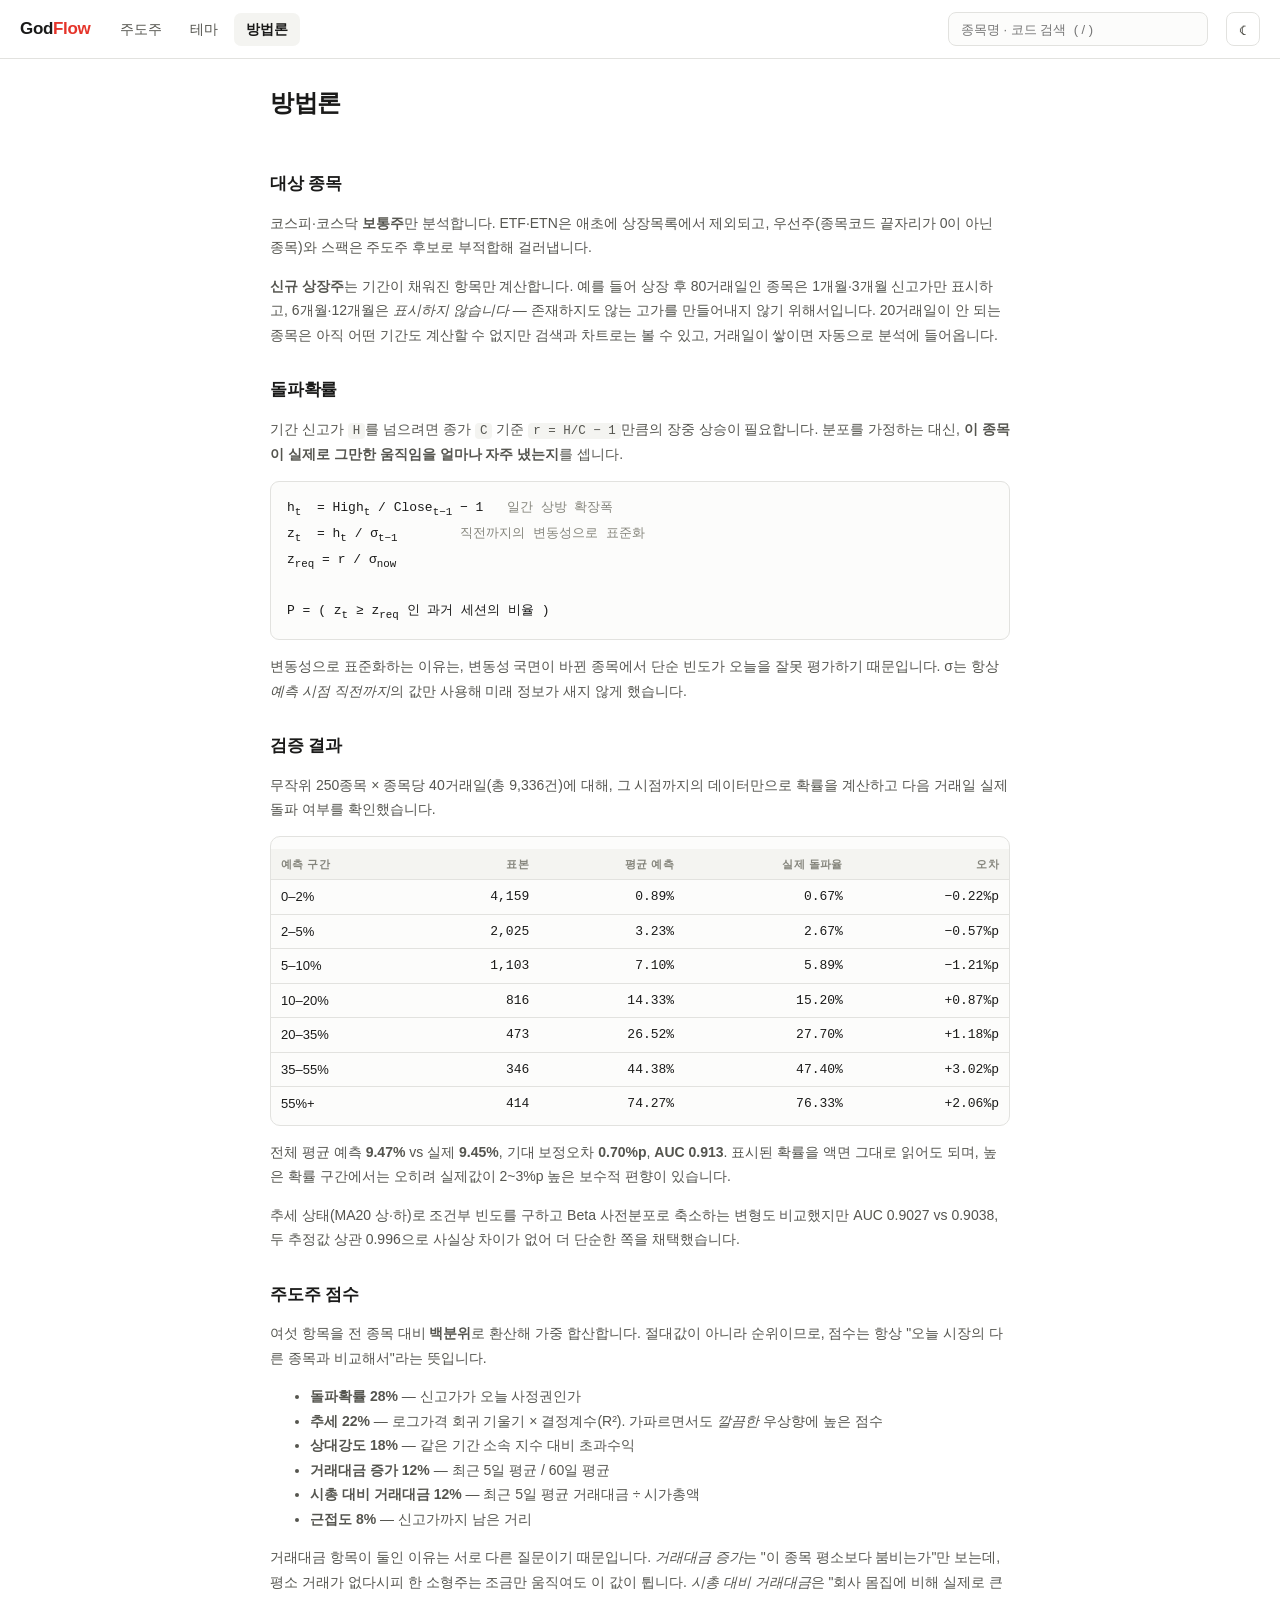
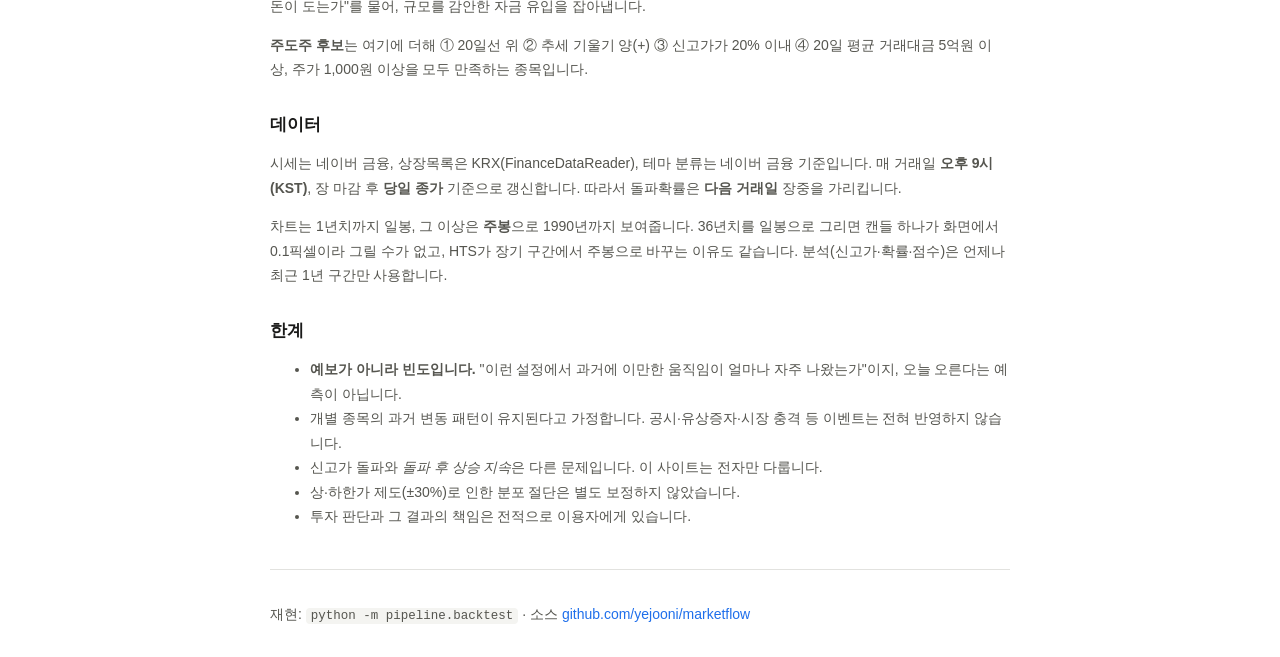
==== commit c5c3da4b: "Track KRX key expiry and surface it before it lapses An expired key fails softly: fetch_amounts fall" ====
--- a/web/about.html
+++ b/web/about.html
@@ -124,10 +124,7 @@
   36년치를 일봉으로 그리면 캔들 하나가 화면에서 0.1픽셀이라 그릴 수가 없고,
   HTS가 장기 구간에서 주봉으로 바꾸는 이유도 같습니다.
   분석(신고가·확률·점수)은 언제나 최근 1년 구간만 사용합니다.</p>
-  <p><strong>거래대금은 추정치</strong>입니다. 일별 거래대금 원본이 공개되지 않아
-  <code>거래량 × (시+고+저+종)/4</code>로 재구성했으며, KRX 실제값 대비 중앙값 오차
-  0.70%(90분위 2.46%)로 검증했습니다. 유동성 필터·순위용으로는 충분하지만
-  정확한 금액은 아닙니다.</p>
+  <p id="amount-note"></p>
 
   <h2>한계</h2>
   <ul>
@@ -152,6 +149,23 @@
   loadJSON('data/meta.json').then((m) => {
     document.getElementById('sub').textContent =
       `${m.trade_date} 기준 · 분석 종목 ${m.universe.toLocaleString('ko-KR')}개`;
+
+    // The turnover caveat depends on whether a KRX key is actually in use, so
+    // it is written from the data rather than hard-coded in the page.
+    const left = m.krx_key_days_left;
+    document.getElementById('amount-note').innerHTML = m.amount_source === 'krx'
+      ? '<strong>거래대금은 KRX 실제값</strong>입니다. KRX 공식 OpenAPI'
+        + '(일별매매정보)에서 최근 250거래일을 받아옵니다. 그 이전 구간과 '
+        + 'API가 응답하지 않은 날은 <code>거래량 × (시+고+저+종)/4</code> 추정치로 '
+        + '대체하며, 이 추정은 실제값 대비 중앙값 오차 0.70%(90분위 2.46%)입니다.'
+        + (left != null
+            ? ` 인증키 만료일은 <strong>${m.krx_key_expires}</strong>(${left}일 남음)이며,`
+              + ' 만료되면 자동으로 추정치로 되돌아갑니다.'
+            : '')
+      : '<strong>거래대금은 추정치</strong>입니다. 일별 원본이 공개되지 않아 '
+        + '<code>거래량 × (시+고+저+종)/4</code>로 재구성했으며, KRX 실제값 대비 '
+        + '중앙값 오차 0.70%(90분위 2.46%)로 검증했습니다. 유동성 필터·순위용으로는 '
+        + '충분하지만 정확한 금액은 아닙니다.';
   }).catch(() => {});
 </script>
 </body>
--- a/web/css/app.css
+++ b/web/css/app.css
@@ -251,6 +251,14 @@
 .scorecell .track { width: 46px; height: 5px; border-radius: 3px; background: var(--surface-2); border: 1px solid var(--border); overflow: hidden; }
 .scorecell .fill { height: 100%; background: var(--accent); }
 
+.notice {
+  display: flex; align-items: baseline; gap: 8px; flex-wrap: wrap;
+  padding: 10px 14px; margin: 0 0 14px; border-radius: 9px;
+  border: 1px solid var(--up); background: var(--up-soft);
+  color: var(--ink); font-size: 13px;
+}
+.notice strong { color: var(--up); }
+
 .empty { padding: 44px 20px; text-align: center; color: var(--muted); }
 .empty strong { display: block; color: var(--ink); font-size: 15px; margin-bottom: 6px; }
 
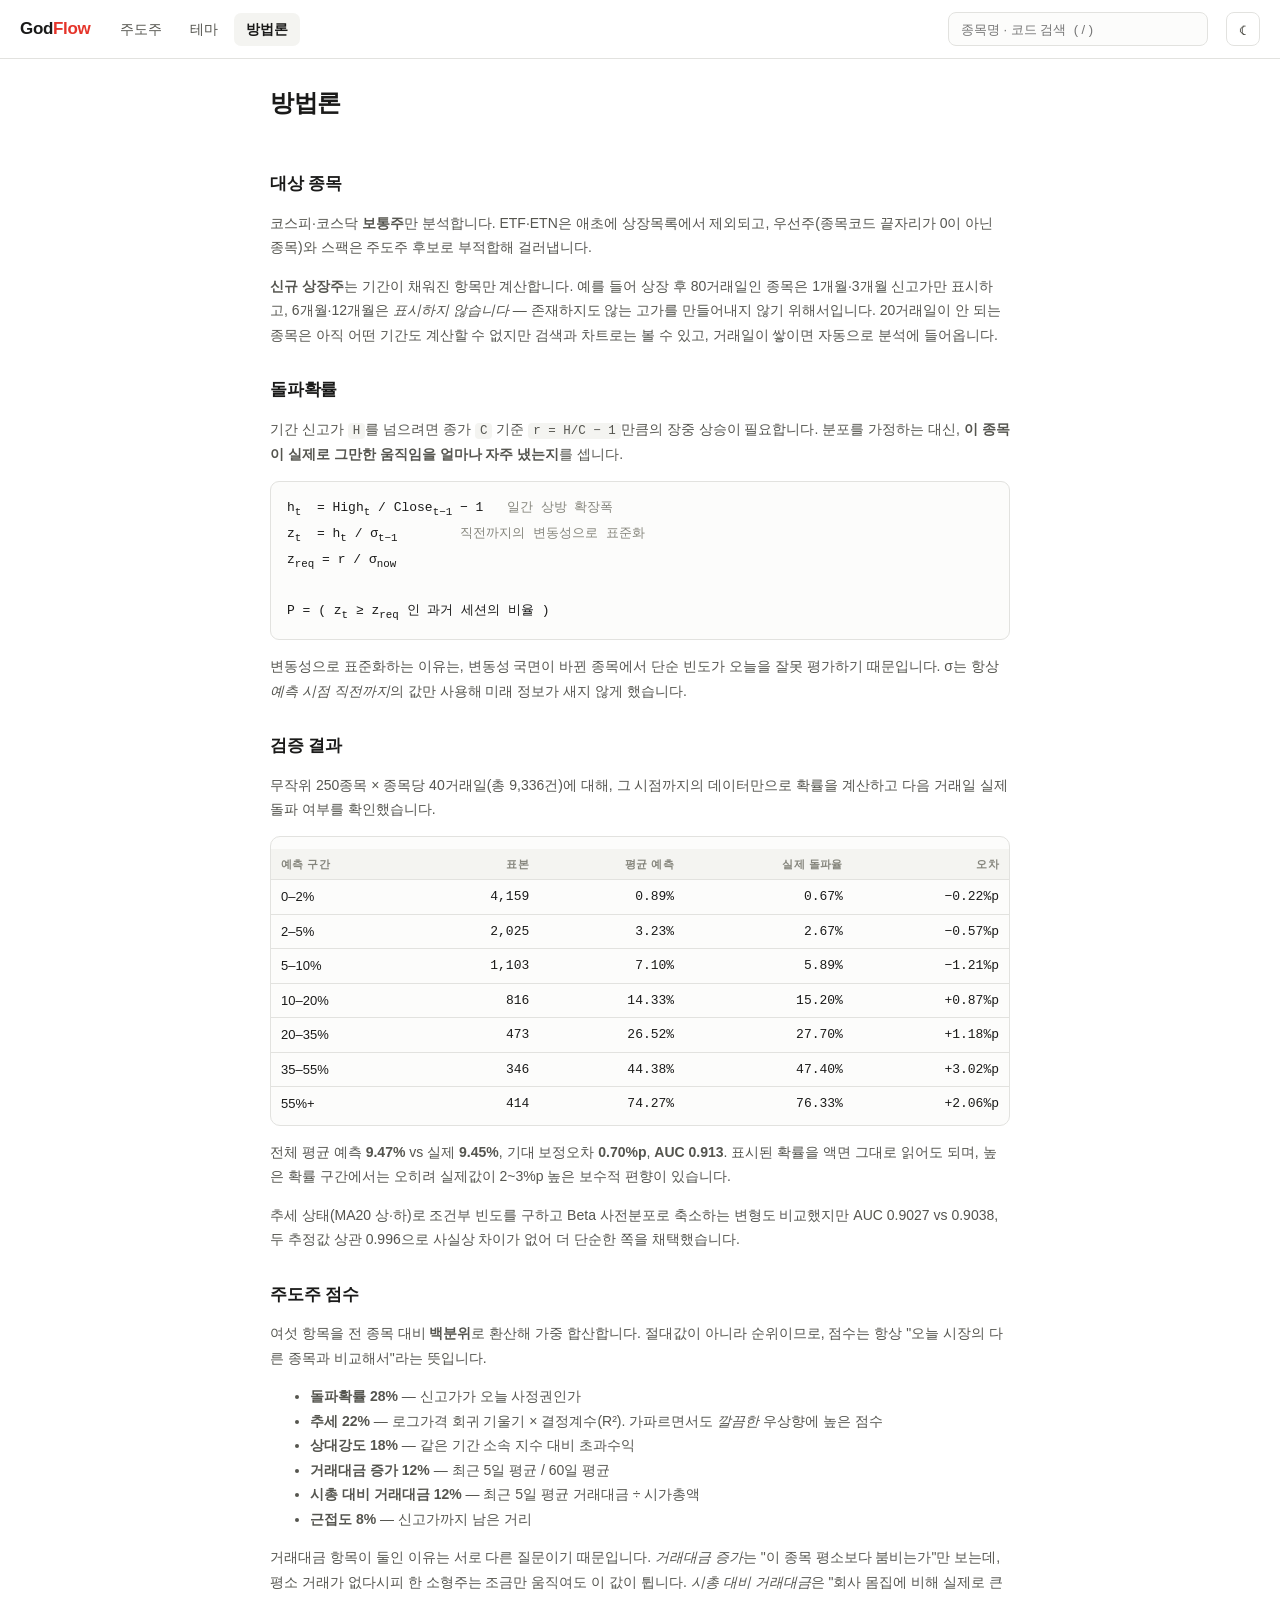
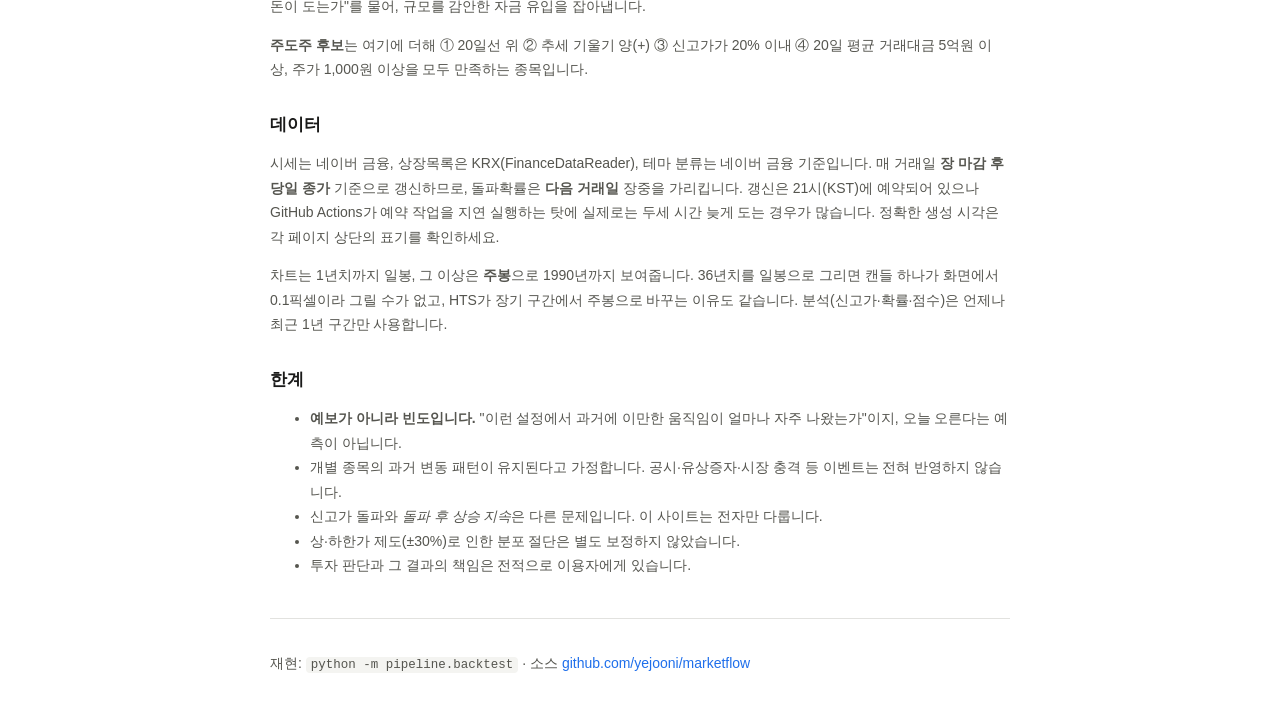
==== commit 81282a9e: "Record how the unattended job actually behaves Five scheduled runs since the switch have all succeed" ====
--- a/web/about.html
+++ b/web/about.html
@@ -117,8 +117,11 @@
 
   <h2>데이터</h2>
   <p>시세는 네이버 금융, 상장목록은 KRX(FinanceDataReader), 테마 분류는 네이버 금융 기준입니다.
-  매 거래일 <strong>오후 9시(KST)</strong>, 장 마감 후 <strong>당일 종가</strong> 기준으로 갱신합니다.
-  따라서 돌파확률은 <strong>다음 거래일</strong> 장중을 가리킵니다.</p>
+  매 거래일 <strong>장 마감 후</strong> <strong>당일 종가</strong> 기준으로 갱신하므로,
+  돌파확률은 <strong>다음 거래일</strong> 장중을 가리킵니다.
+  갱신은 21시(KST)에 예약되어 있으나 GitHub Actions가 예약 작업을 지연 실행하는 탓에
+  실제로는 두세 시간 늦게 도는 경우가 많습니다. 정확한 생성 시각은 각 페이지 상단의
+  표기를 확인하세요.</p>
 
   <p>차트는 1년치까지 일봉, 그 이상은 <strong>주봉</strong>으로 1990년까지 보여줍니다.
   36년치를 일봉으로 그리면 캔들 하나가 화면에서 0.1픽셀이라 그릴 수가 없고,
@@ -153,19 +156,21 @@
     // The turnover caveat depends on whether a KRX key is actually in use, so
     // it is written from the data rather than hard-coded in the page.
     const left = m.krx_key_days_left;
+    const pct = m.amount_real_pct;
     document.getElementById('amount-note').innerHTML = m.amount_source === 'krx'
       ? '<strong>거래대금은 KRX 실제값</strong>입니다. KRX 공식 OpenAPI'
-        + '(일별매매정보)에서 최근 250거래일을 받아옵니다. 그 이전 구간과 '
-        + 'API가 응답하지 않은 날은 <code>거래량 × (시+고+저+종)/4</code> 추정치로 '
-        + '대체하며, 이 추정은 실제값 대비 중앙값 오차 0.70%(90분위 2.46%)입니다.'
+        + `(일별매매정보)에서 받아오며, 최근 1년 봉의 <strong>${pct}%</strong>가 실제값입니다. `
+        + '이 API는 2010-01-04부터만 제공하므로 그 이전 구간과 응답이 없던 날은 '
+        + '<code>거래량 × (시+고+저+종)/4</code> 추정치로 대체하고, 차트 툴팁에 '
+        + '<em>(추정)</em>으로 구분 표시합니다.'
         + (left != null
             ? ` 인증키 만료일은 <strong>${m.krx_key_expires}</strong>(${left}일 남음)이며,`
               + ' 만료되면 자동으로 추정치로 되돌아갑니다.'
             : '')
       : '<strong>거래대금은 추정치</strong>입니다. 일별 원본이 공개되지 않아 '
-        + '<code>거래량 × (시+고+저+종)/4</code>로 재구성했으며, KRX 실제값 대비 '
-        + '중앙값 오차 0.70%(90분위 2.46%)로 검증했습니다. 유동성 필터·순위용으로는 '
-        + '충분하지만 정확한 금액은 아닙니다.';
+        + '<code>거래량 × (시+고+저+종)/4</code>로 재구성했습니다. KRX 실제값 '
+        + '93,854봉과 대조한 결과 중앙값 오차 0.50%, 90분위 1.75%, 99분위 4.87%로 '
+        + '유동성 필터·순위용으로는 충분하지만 정확한 금액은 아닙니다.';
   }).catch(() => {});
 </script>
 </body>
--- a/web/css/app.css
+++ b/web/css/app.css
@@ -219,6 +219,12 @@
 
 .rank { color: var(--muted); font-family: var(--mono); font-size: 12px; width: 34px; }
 .nm { font-weight: 600; }
+/* Bound the widest cell in the 종목 column. Table columns size to their widest
+   row, so one unusually long name would push 주도주점수 off the right edge for
+   every row. The cap is above today's longest (104px), so nothing truncates
+   now; it only stops a future outlier from breaking the layout. */
+tbody .nm { display: inline-block; max-width: 132px; overflow: hidden;
+            text-overflow: ellipsis; white-space: nowrap; vertical-align: bottom; }
 .cd { font-family: var(--mono); font-size: 11px; color: var(--muted); margin-left: 6px; }
 
 .chip {
